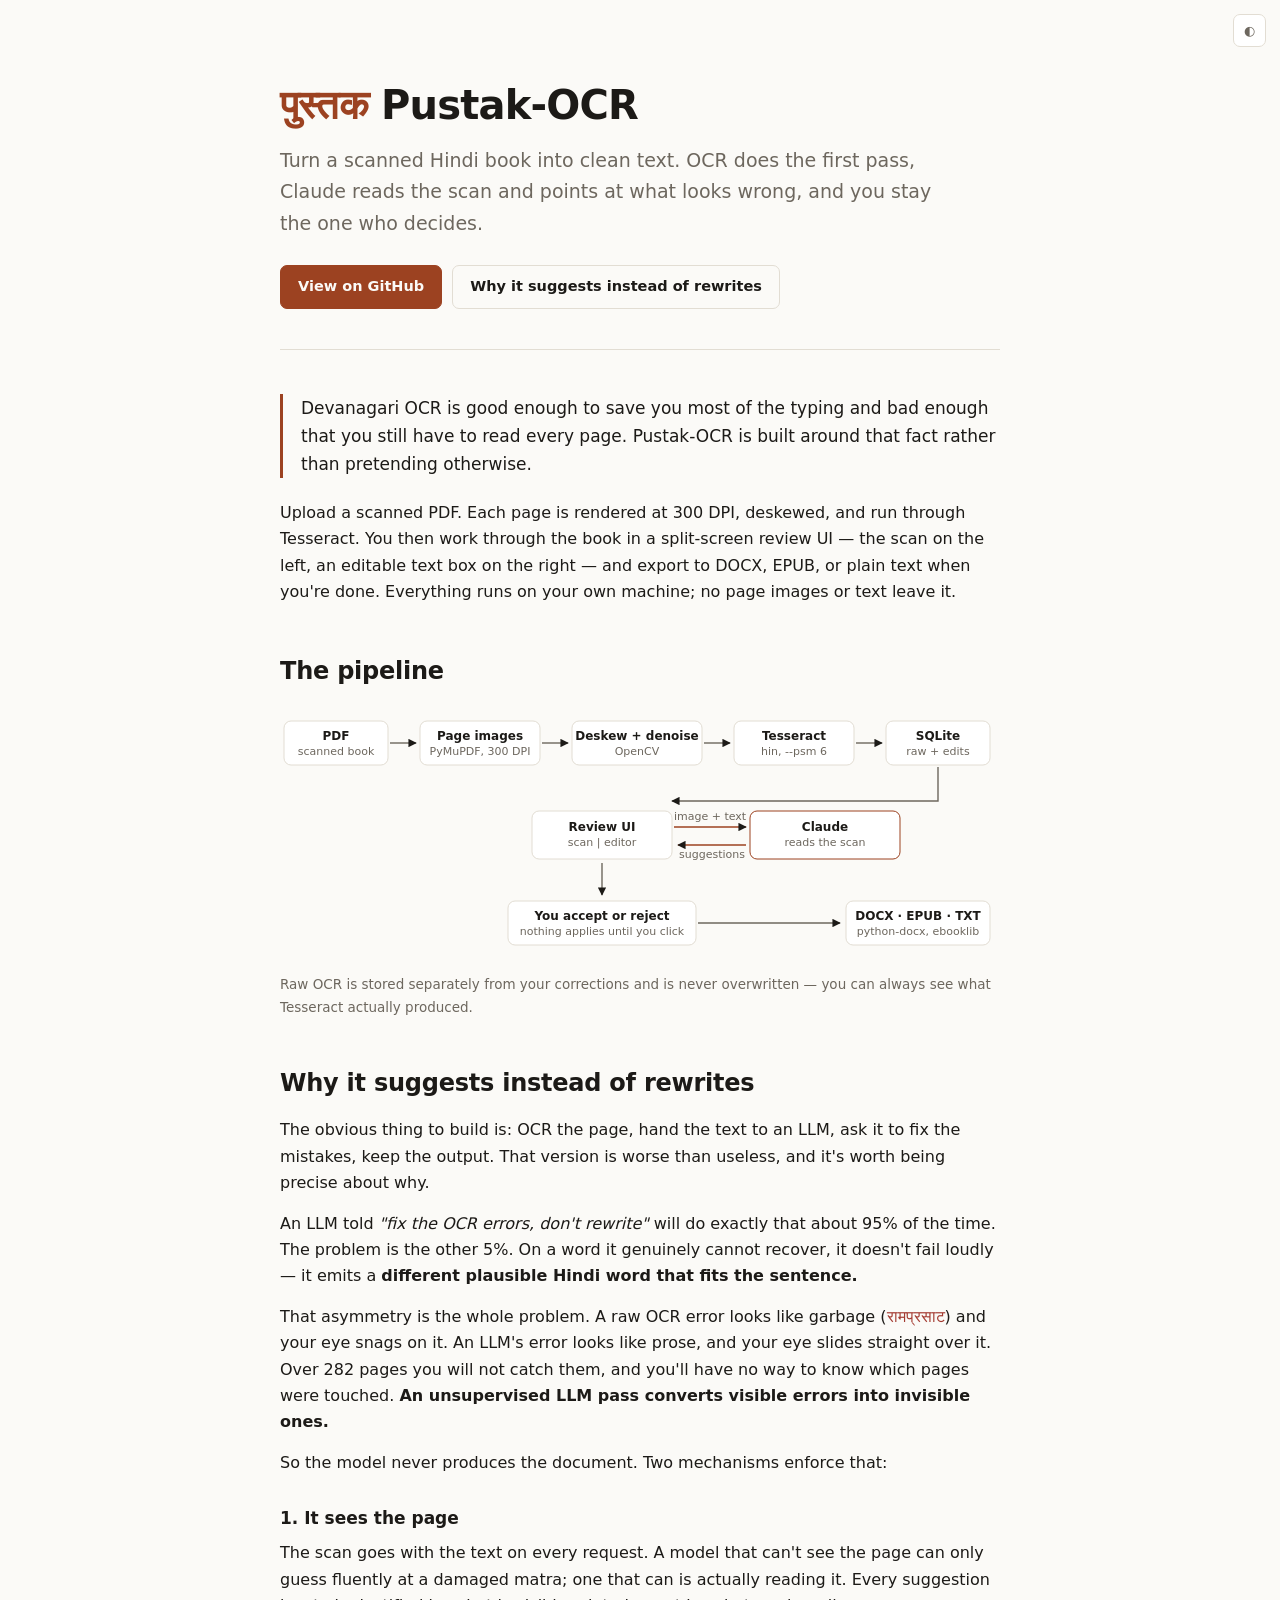
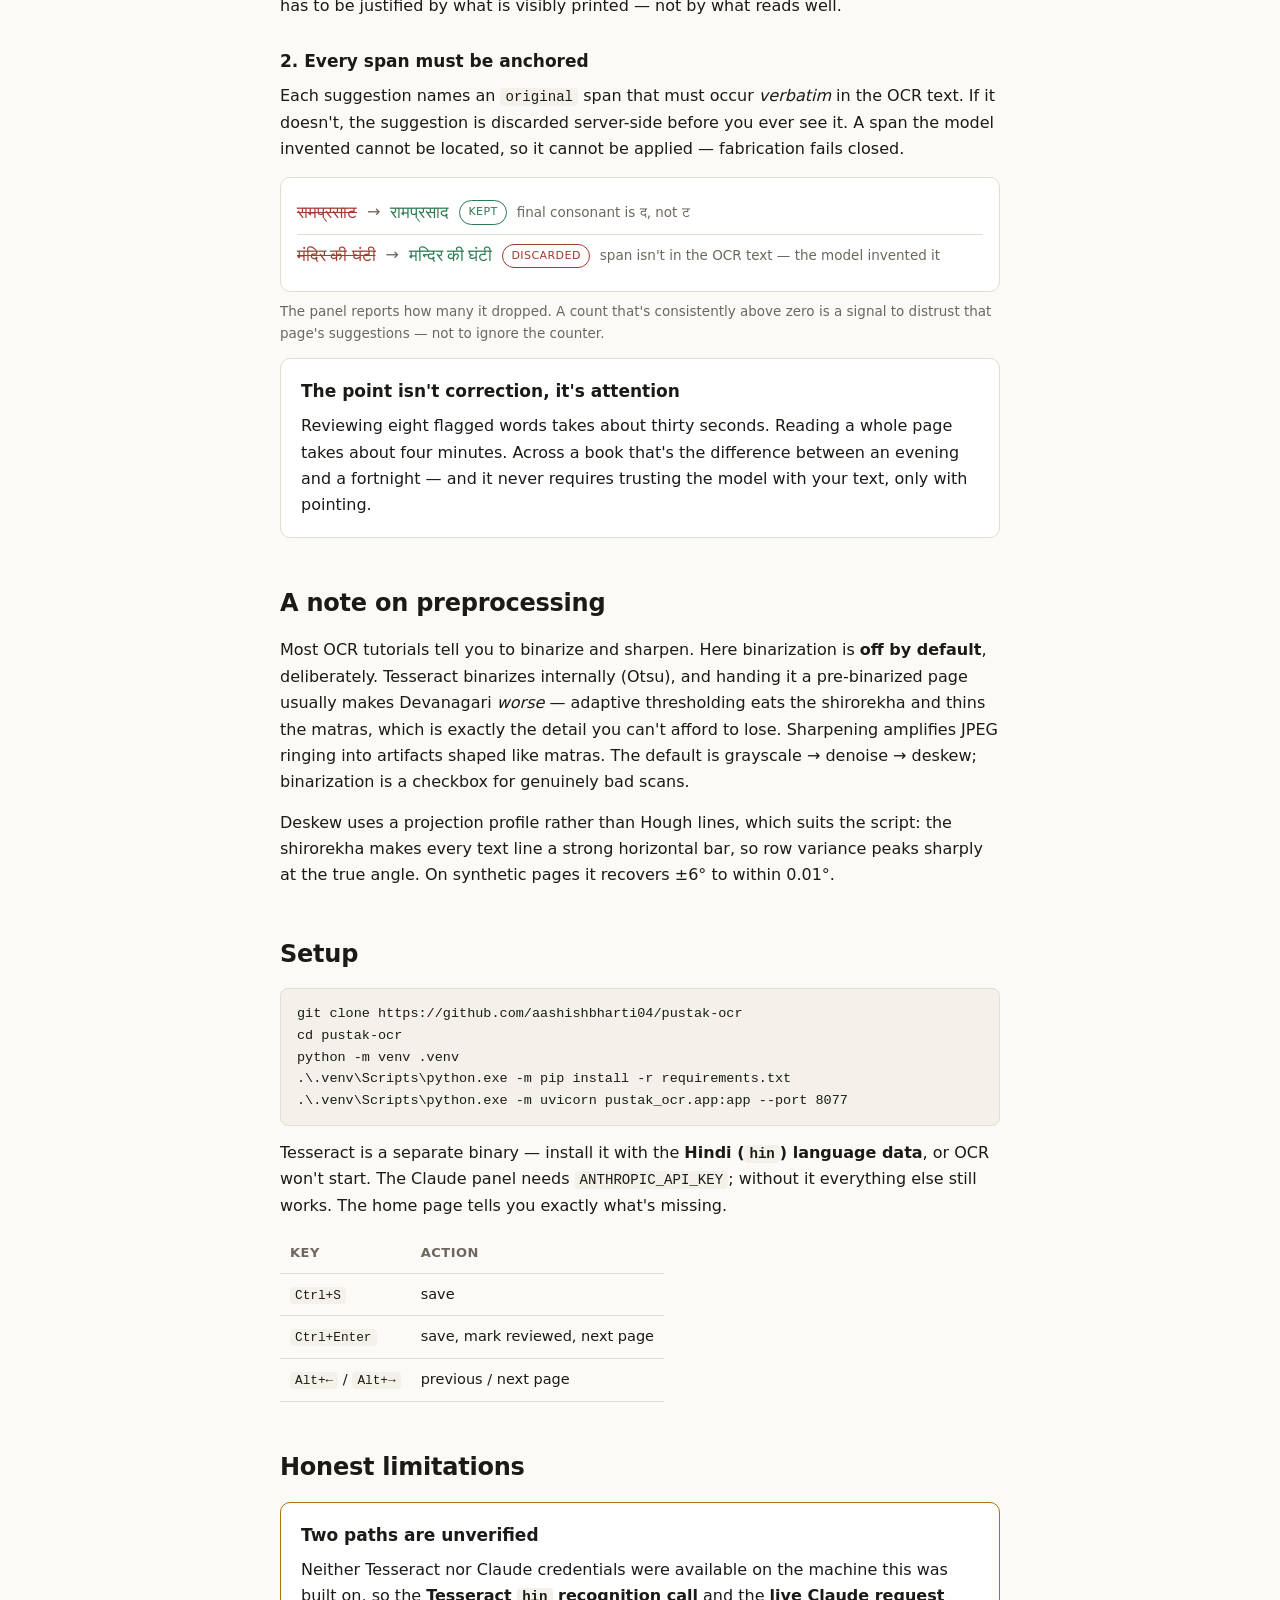
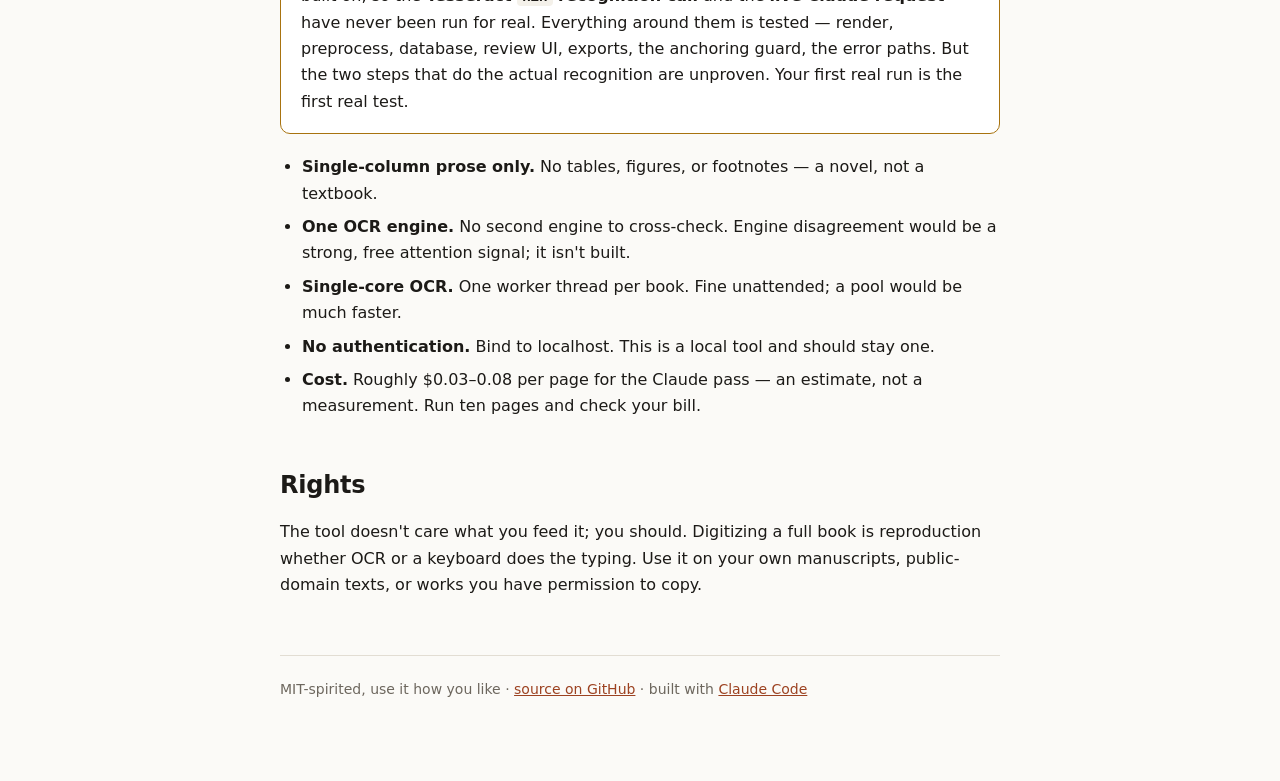
==== docs/index.html @ 91dca43d "Add project page for GitHub Pages Static single page: pipeline diagram, the suggest-don't-rewrite ra" ====
<!doctype html>
<html lang="en">
<head>
<meta charset="utf-8">
<meta name="viewport" content="width=device-width, initial-scale=1">
<title>Pustak-OCR — Devanagari book OCR with human-gated AI suggestions</title>
<meta name="description" content="Local tool for turning scanned Hindi books into clean text. Correct OCR side-by-side with the page image; Claude reads the scan and suggests span-anchored fixes you accept or reject.">
<style>
  :root {
    --bg: #fbfaf7; --panel: #fff; --line: #e2ddd3; --text: #1c1a17;
    --muted: #6d675e; --accent: #9c4221; --ok: #2f7a52; --warn: #a8730f; --err: #a33a30;
    --code-bg: #f4f1ea;
  }
  @media (prefers-color-scheme: dark) {
    :root {
      --bg: #14161a; --panel: #1b1e24; --line: #2c313b; --text: #e6e8ec;
      --muted: #969ca8; --accent: #e0834f; --ok: #62b884; --warn: #e0a33a; --err: #e06c6c;
      --code-bg: #12141a;
    }
  }
  :root[data-theme="dark"] {
    --bg: #14161a; --panel: #1b1e24; --line: #2c313b; --text: #e6e8ec;
    --muted: #969ca8; --accent: #e0834f; --ok: #62b884; --warn: #e0a33a; --err: #e06c6c;
    --code-bg: #12141a;
  }
  :root[data-theme="light"] {
    --bg: #fbfaf7; --panel: #fff; --line: #e2ddd3; --text: #1c1a17;
    --muted: #6d675e; --accent: #9c4221; --ok: #2f7a52; --warn: #a8730f; --err: #a33a30;
    --code-bg: #f4f1ea;
  }

  * { box-sizing: border-box; }
  body {
    margin: 0; background: var(--bg); color: var(--text);
    font: 16px/1.65 -apple-system, "Segoe UI", system-ui, sans-serif;
    -webkit-font-smoothing: antialiased;
  }
  .wrap { max-width: 760px; margin: 0 auto; padding: 0 20px 80px; }
  a { color: var(--accent); }
  code, pre { font-family: ui-monospace, "Cascadia Code", Consolas, monospace; }
  code { background: var(--code-bg); padding: 1px 5px; border-radius: 4px; font-size: .88em; }
  pre {
    background: var(--code-bg); border: 1px solid var(--line); border-radius: 8px;
    padding: 14px 16px; overflow-x: auto; font-size: 13.5px; line-height: 1.6;
  }
  pre code { background: none; padding: 0; font-size: inherit; }
  .dev { font-family: "Nirmala UI", "Noto Sans Devanagari", serif; }

  header { padding: 72px 0 40px; border-bottom: 1px solid var(--line); margin-bottom: 44px; }
  h1 { font-size: 40px; margin: 0 0 6px; letter-spacing: -.02em; }
  h1 .dev { color: var(--accent); }
  .tagline { font-size: 19px; color: var(--muted); margin: 0 0 26px; max-width: 56ch; }
  .cta { display: flex; gap: 10px; flex-wrap: wrap; }
  .btn {
    display: inline-block; padding: 9px 17px; border-radius: 7px; text-decoration: none;
    font-weight: 600; font-size: 14.5px; background: var(--accent); color: var(--bg);
    border: 1px solid var(--accent);
  }
  .btn.ghost { background: transparent; color: var(--text); border-color: var(--line); }

  h2 { font-size: 24px; margin: 46px 0 14px; letter-spacing: -.01em; }
  h3 { font-size: 17px; margin: 28px 0 8px; }
  p { margin: 0 0 14px; }
  ul { padding-left: 22px; margin: 0 0 14px; }
  li { margin-bottom: 7px; }
  .muted { color: var(--muted); }

  .lede {
    font-size: 17px; border-left: 3px solid var(--accent);
    padding-left: 18px; margin: 0 0 22px; color: var(--text);
  }

  figure { margin: 0 0 20px; }
  figure svg { display: block; width: 100%; height: auto; }
  figcaption { font-size: 13.5px; color: var(--muted); margin-top: 8px; }

  .callout {
    background: var(--panel); border: 1px solid var(--line);
    border-radius: 10px; padding: 18px 20px; margin: 0 0 20px;
  }
  .callout.warn { border-color: var(--warn); }
  .callout h3 { margin-top: 0; }

  table { width: 100%; border-collapse: collapse; margin: 0 0 18px; font-size: 14.5px; display: block; overflow-x: auto; }
  th, td { text-align: left; padding: 9px 10px; border-bottom: 1px solid var(--line); vertical-align: top; }
  th { color: var(--muted); font-weight: 600; font-size: 13px; text-transform: uppercase; letter-spacing: .04em; }

  .sugg-demo {
    background: var(--panel); border: 1px solid var(--line); border-radius: 10px;
    padding: 14px 16px; margin: 0 0 8px;
  }
  .sugg-row { display: flex; align-items: center; gap: 10px; flex-wrap: wrap; padding: 7px 0; }
  .sugg-row + .sugg-row { border-top: 1px solid var(--line); }
  .was { color: var(--err); text-decoration: line-through; font-size: 17px; }
  .now { color: var(--ok); font-size: 17px; }
  .arrow { color: var(--muted); }
  .pill {
    font-size: 11px; padding: 2px 8px; border-radius: 20px; border: 1px solid var(--line);
    color: var(--muted); text-transform: uppercase; letter-spacing: .04em;
  }
  .pill.high { border-color: var(--ok); color: var(--ok); }
  .pill.killed { border-color: var(--err); color: var(--err); }
  .reason { font-size: 13.5px; color: var(--muted); }

  footer {
    margin-top: 56px; padding-top: 22px; border-top: 1px solid var(--line);
    font-size: 14px; color: var(--muted);
  }
  .theme-toggle {
    position: fixed; top: 14px; right: 14px; background: var(--panel);
    border: 1px solid var(--line); color: var(--muted); border-radius: 7px;
    padding: 5px 10px; font: inherit; font-size: 13px; cursor: pointer;
  }
  @media (max-width: 600px) {
    h1 { font-size: 31px; } .tagline { font-size: 17px; } header { padding-top: 48px; }
  }
</style>
</head>
<body>
<button class="theme-toggle" id="theme">◐</button>

<div class="wrap">
<header>
  <h1><span class="dev">पुस्तक</span> Pustak-OCR</h1>
  <p class="tagline">
    Turn a scanned Hindi book into clean text. OCR does the first pass, Claude reads the
    scan and points at what looks wrong, and you stay the one who decides.
  </p>
  <div class="cta">
    <a class="btn" href="https://github.com/aashishbharti04/pustak-ocr">View on GitHub</a>
    <a class="btn ghost" href="#design">Why it suggests instead of rewrites</a>
  </div>
</header>

<p class="lede">
  Devanagari OCR is good enough to save you most of the typing and bad enough that you
  still have to read every page. Pustak-OCR is built around that fact rather than
  pretending otherwise.
</p>

<p>
  Upload a scanned PDF. Each page is rendered at 300 DPI, deskewed, and run through
  Tesseract. You then work through the book in a split-screen review UI — the scan on the
  left, an editable text box on the right — and export to DOCX, EPUB, or plain text when
  you're done. Everything runs on your own machine; no page images or text leave it.
</p>

<h2>The pipeline</h2>

<figure>
<svg viewBox="0 0 720 260" xmlns="http://www.w3.org/2000/svg" role="img"
     aria-label="Pipeline: PDF renders to page images, which are deskewed and denoised, then OCR'd by Tesseract into SQLite. The review UI reads from SQLite and sends the page image plus OCR text to Claude, which returns span suggestions the human accepts or rejects. Export produces DOCX, EPUB, or TXT.">
  <defs>
    <marker id="a" viewBox="0 0 10 10" refX="9" refY="5" markerWidth="6" markerHeight="6" orient="auto">
      <path d="M0 0 L10 5 L0 10 z" fill="currentColor"/>
    </marker>
    <style>
      .bx { fill: var(--panel); stroke: var(--line); }
      .ln { stroke: var(--muted); stroke-width: 1.4; fill: none; marker-end: url(#a); color: var(--muted); }
      .tx { fill: var(--text); font: 600 12px system-ui, sans-serif; }
      .sb { fill: var(--muted); font: 11px system-ui, sans-serif; }
      .ac { stroke: var(--accent); color: var(--accent); }
      .acbx { fill: var(--panel); stroke: var(--accent); }
    </style>
  </defs>

  <rect class="bx" x="4"   y="16" width="104" height="44" rx="7"/>
  <text class="tx" x="56"  y="35" text-anchor="middle">PDF</text>
  <text class="sb" x="56"  y="50" text-anchor="middle">scanned book</text>

  <rect class="bx" x="140" y="16" width="120" height="44" rx="7"/>
  <text class="tx" x="200" y="35" text-anchor="middle">Page images</text>
  <text class="sb" x="200" y="50" text-anchor="middle">PyMuPDF, 300 DPI</text>

  <rect class="bx" x="292" y="16" width="130" height="44" rx="7"/>
  <text class="tx" x="357" y="35" text-anchor="middle">Deskew + denoise</text>
  <text class="sb" x="357" y="50" text-anchor="middle">OpenCV</text>

  <rect class="bx" x="454" y="16" width="120" height="44" rx="7"/>
  <text class="tx" x="514" y="35" text-anchor="middle">Tesseract</text>
  <text class="sb" x="514" y="50" text-anchor="middle">hin, --psm 6</text>

  <rect class="bx" x="606" y="16" width="104" height="44" rx="7"/>
  <text class="tx" x="658" y="35" text-anchor="middle">SQLite</text>
  <text class="sb" x="658" y="50" text-anchor="middle">raw + edits</text>

  <line class="ln" x1="110" y1="38" x2="136" y2="38"/>
  <line class="ln" x1="262" y1="38" x2="288" y2="38"/>
  <line class="ln" x1="424" y1="38" x2="450" y2="38"/>
  <line class="ln" x1="576" y1="38" x2="602" y2="38"/>

  <path class="ln" d="M658 62 L658 96 L392 96"/>

  <rect class="bx" x="252" y="106" width="140" height="48" rx="7"/>
  <text class="tx" x="322" y="126" text-anchor="middle">Review UI</text>
  <text class="sb" x="322" y="141" text-anchor="middle">scan | editor</text>

  <rect class="acbx" x="470" y="106" width="150" height="48" rx="7"/>
  <text class="tx" x="545" y="126" text-anchor="middle">Claude</text>
  <text class="sb" x="545" y="141" text-anchor="middle">reads the scan</text>

  <path class="ln ac" d="M394 122 L466 122"/>
  <text class="sb" x="430" y="115" text-anchor="middle" fill="currentColor">image + text</text>
  <path class="ln ac" d="M466 140 L398 140"/>
  <text class="sb" x="432" y="153" text-anchor="middle">suggestions</text>

  <path class="ln" d="M322 158 L322 190"/>
  <rect class="bx" x="228" y="196" width="188" height="44" rx="7"/>
  <text class="tx" x="322" y="215" text-anchor="middle">You accept or reject</text>
  <text class="sb" x="322" y="230" text-anchor="middle">nothing applies until you click</text>

  <path class="ln" d="M418 218 L560 218"/>
  <rect class="bx" x="566" y="196" width="144" height="44" rx="7"/>
  <text class="tx" x="638" y="215" text-anchor="middle">DOCX · EPUB · TXT</text>
  <text class="sb" x="638" y="230" text-anchor="middle">python-docx, ebooklib</text>
</svg>
<figcaption>
  Raw OCR is stored separately from your corrections and is never overwritten — you can
  always see what Tesseract actually produced.
</figcaption>
</figure>

<h2 id="design">Why it suggests instead of rewrites</h2>

<p>
  The obvious thing to build is: OCR the page, hand the text to an LLM, ask it to fix the
  mistakes, keep the output. That version is worse than useless, and it's worth being
  precise about why.
</p>

<p>
  An LLM told <em>"fix the OCR errors, don't rewrite"</em> will do exactly that about 95%
  of the time. The problem is the other 5%. On a word it genuinely cannot recover, it
  doesn't fail loudly — it emits a <strong>different plausible Hindi word that fits the
  sentence.</strong>
</p>

<p>
  That asymmetry is the whole problem. A raw OCR error looks like garbage
  (<span class="dev" style="color:var(--err)">रामप्रसाट</span>) and your eye snags on it. An
  LLM's error looks like prose, and your eye slides straight over it. Over 282 pages you
  will not catch them, and you'll have no way to know which pages were touched.
  <strong>An unsupervised LLM pass converts visible errors into invisible ones.</strong>
</p>

<p>So the model never produces the document. Two mechanisms enforce that:</p>

<h3>1. It sees the page</h3>
<p>
  The scan goes with the text on every request. A model that can't see the page can only
  guess fluently at a damaged matra; one that can is actually reading it. Every suggestion
  has to be justified by what is visibly printed — not by what reads well.
</p>

<h3>2. Every span must be anchored</h3>
<p>
  Each suggestion names an <code>original</code> span that must occur <em>verbatim</em> in
  the OCR text. If it doesn't, the suggestion is discarded server-side before you ever see
  it. A span the model invented cannot be located, so it cannot be applied — fabrication
  fails closed.
</p>

<div class="sugg-demo">
  <div class="sugg-row">
    <span class="was dev">रामप्रसाट</span><span class="arrow">→</span><span class="now dev">रामप्रसाद</span>
    <span class="pill high">kept</span>
    <span class="reason">final consonant is <span class="dev">द</span>, not <span class="dev">ट</span></span>
  </div>
  <div class="sugg-row">
    <span class="was dev">मंदिर की घंटी</span><span class="arrow">→</span><span class="now dev">मन्दिर की घंटी</span>
    <span class="pill killed">discarded</span>
    <span class="reason">span isn't in the OCR text — the model invented it</span>
  </div>
</div>
<p class="muted" style="font-size:13.5px">
  The panel reports how many it dropped. A count that's consistently above zero is a
  signal to distrust that page's suggestions — not to ignore the counter.
</p>

<div class="callout">
  <h3>The point isn't correction, it's attention</h3>
  <p style="margin:0">
    Reviewing eight flagged words takes about thirty seconds. Reading a whole page takes
    about four minutes. Across a book that's the difference between an evening and a
    fortnight — and it never requires trusting the model with your text, only with
    pointing.
  </p>
</div>

<h2>A note on preprocessing</h2>
<p>
  Most OCR tutorials tell you to binarize and sharpen. Here binarization is
  <strong>off by default</strong>, deliberately. Tesseract binarizes internally (Otsu), and
  handing it a pre-binarized page usually makes Devanagari <em>worse</em> — adaptive
  thresholding eats the shirorekha and thins the matras, which is exactly the detail you
  can't afford to lose. Sharpening amplifies JPEG ringing into artifacts shaped like
  matras. The default is grayscale → denoise → deskew; binarization is a checkbox for
  genuinely bad scans.
</p>
<p>
  Deskew uses a projection profile rather than Hough lines, which suits the script: the
  shirorekha makes every text line a strong horizontal bar, so row variance peaks sharply
  at the true angle. On synthetic pages it recovers ±6° to within 0.01°.
</p>

<h2>Setup</h2>
<pre><code>git clone https://github.com/aashishbharti04/pustak-ocr
cd pustak-ocr
python -m venv .venv
.\.venv\Scripts\python.exe -m pip install -r requirements.txt
.\.venv\Scripts\python.exe -m uvicorn pustak_ocr.app:app --port 8077</code></pre>

<p>
  Tesseract is a separate binary — install it with the <strong>Hindi (<code>hin</code>)
  language data</strong>, or OCR won't start. The Claude panel needs
  <code>ANTHROPIC_API_KEY</code>; without it everything else still works. The home page
  tells you exactly what's missing.
</p>

<table>
  <thead><tr><th>Key</th><th>Action</th></tr></thead>
  <tbody>
    <tr><td><code>Ctrl+S</code></td><td>save</td></tr>
    <tr><td><code>Ctrl+Enter</code></td><td>save, mark reviewed, next page</td></tr>
    <tr><td><code>Alt+←</code> / <code>Alt+→</code></td><td>previous / next page</td></tr>
  </tbody>
</table>

<h2>Honest limitations</h2>

<div class="callout warn">
  <h3>Two paths are unverified</h3>
  <p style="margin:0">
    Neither Tesseract nor Claude credentials were available on the machine this was built
    on, so the <strong>Tesseract <code>hin</code> recognition call</strong> and the
    <strong>live Claude request</strong> have never been run for real. Everything around
    them is tested — render, preprocess, database, review UI, exports, the anchoring
    guard, the error paths. But the two steps that do the actual recognition are unproven.
    Your first real run is the first real test.
  </p>
</div>

<ul>
  <li><strong>Single-column prose only.</strong> No tables, figures, or footnotes — a novel, not a textbook.</li>
  <li><strong>One OCR engine.</strong> No second engine to cross-check. Engine disagreement would be a strong, free attention signal; it isn't built.</li>
  <li><strong>Single-core OCR.</strong> One worker thread per book. Fine unattended; a pool would be much faster.</li>
  <li><strong>No authentication.</strong> Bind to localhost. This is a local tool and should stay one.</li>
  <li><strong>Cost.</strong> Roughly $0.03–0.08 per page for the Claude pass — an estimate, not a measurement. Run ten pages and check your bill.</li>
</ul>

<h2>Rights</h2>
<p>
  The tool doesn't care what you feed it; you should. Digitizing a full book is
  reproduction whether OCR or a keyboard does the typing. Use it on your own manuscripts,
  public-domain texts, or works you have permission to copy.
</p>

<footer>
  <p style="margin:0">
    MIT-spirited, use it how you like ·
    <a href="https://github.com/aashishbharti04/pustak-ocr">source on GitHub</a> ·
    built with <a href="https://claude.com/claude-code">Claude Code</a>
  </p>
</footer>
</div>

<script>
  const root = document.documentElement;
  const btn = document.getElementById('theme');
  btn.addEventListener('click', () => {
    const dark = matchMedia('(prefers-color-scheme: dark)').matches;
    const now = root.dataset.theme || (dark ? 'dark' : 'light');
    root.dataset.theme = now === 'dark' ? 'light' : 'dark';
  });
</script>
</body>
</html>
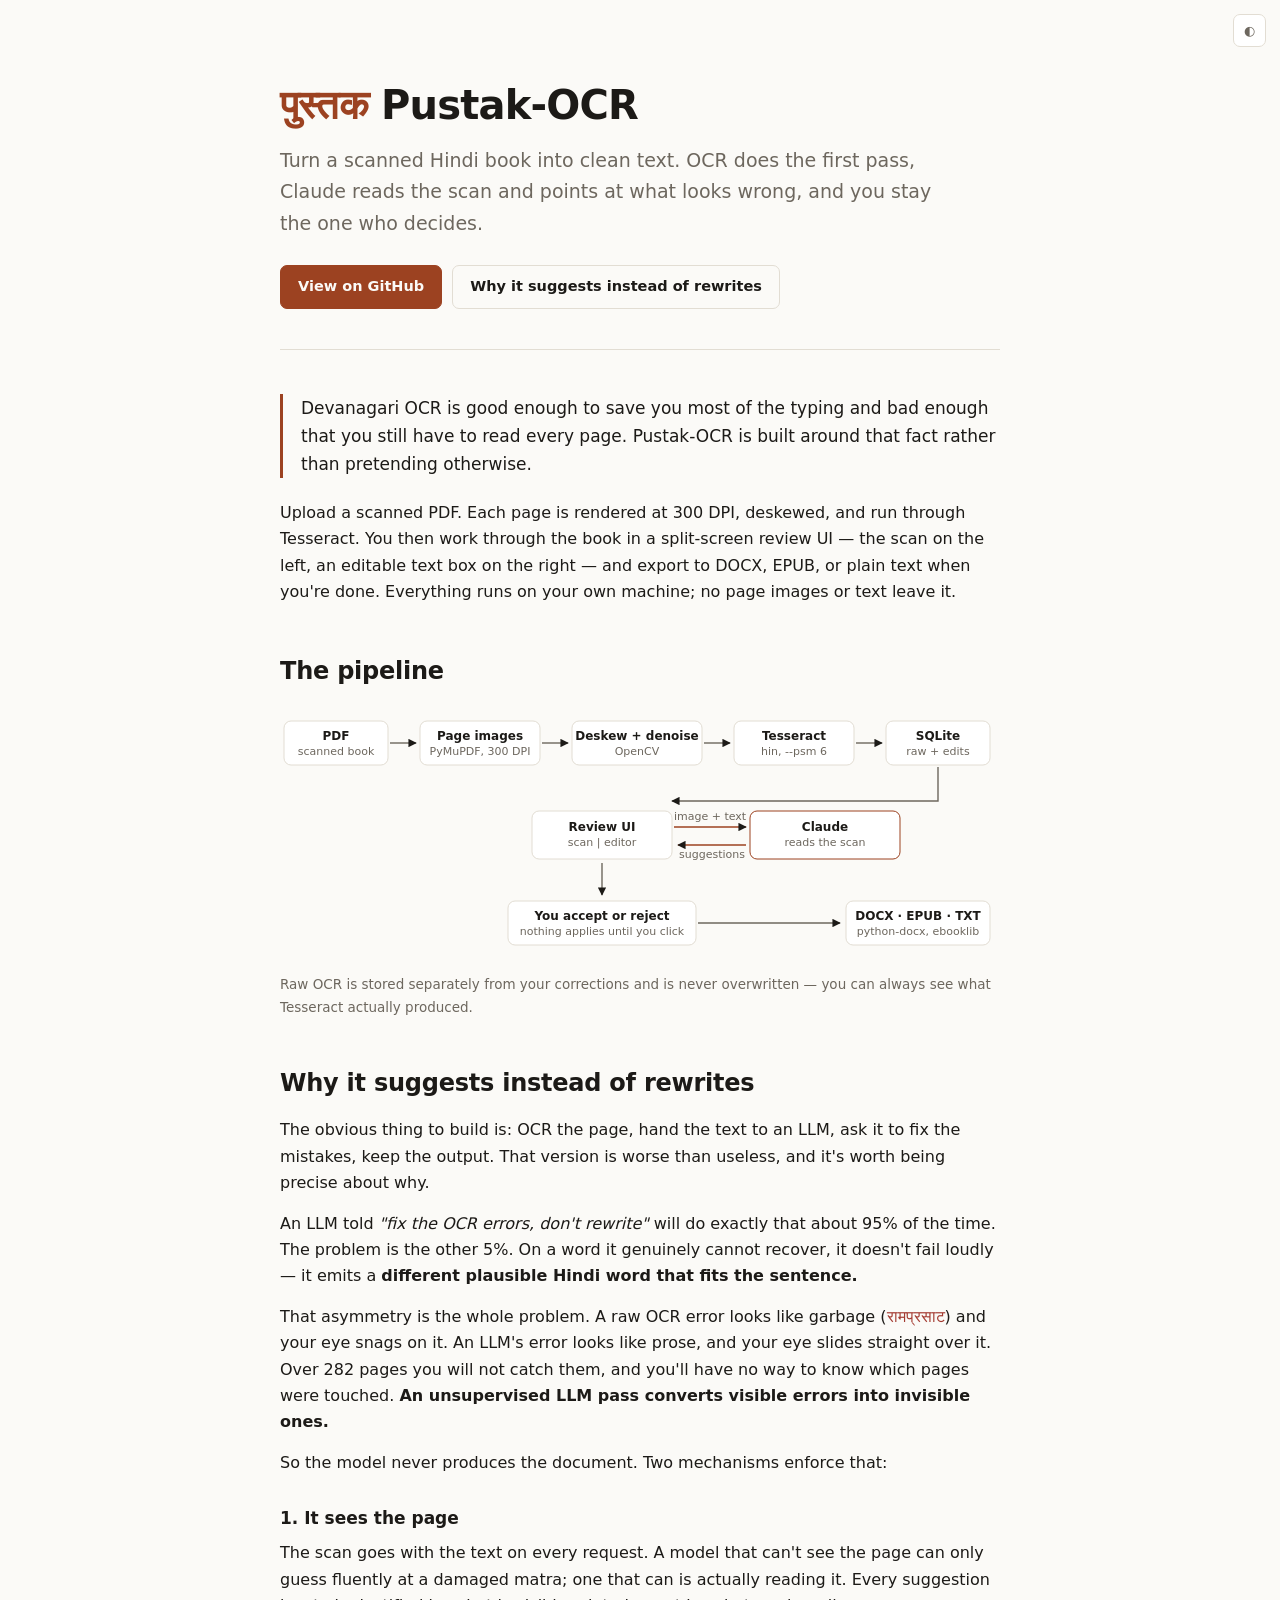
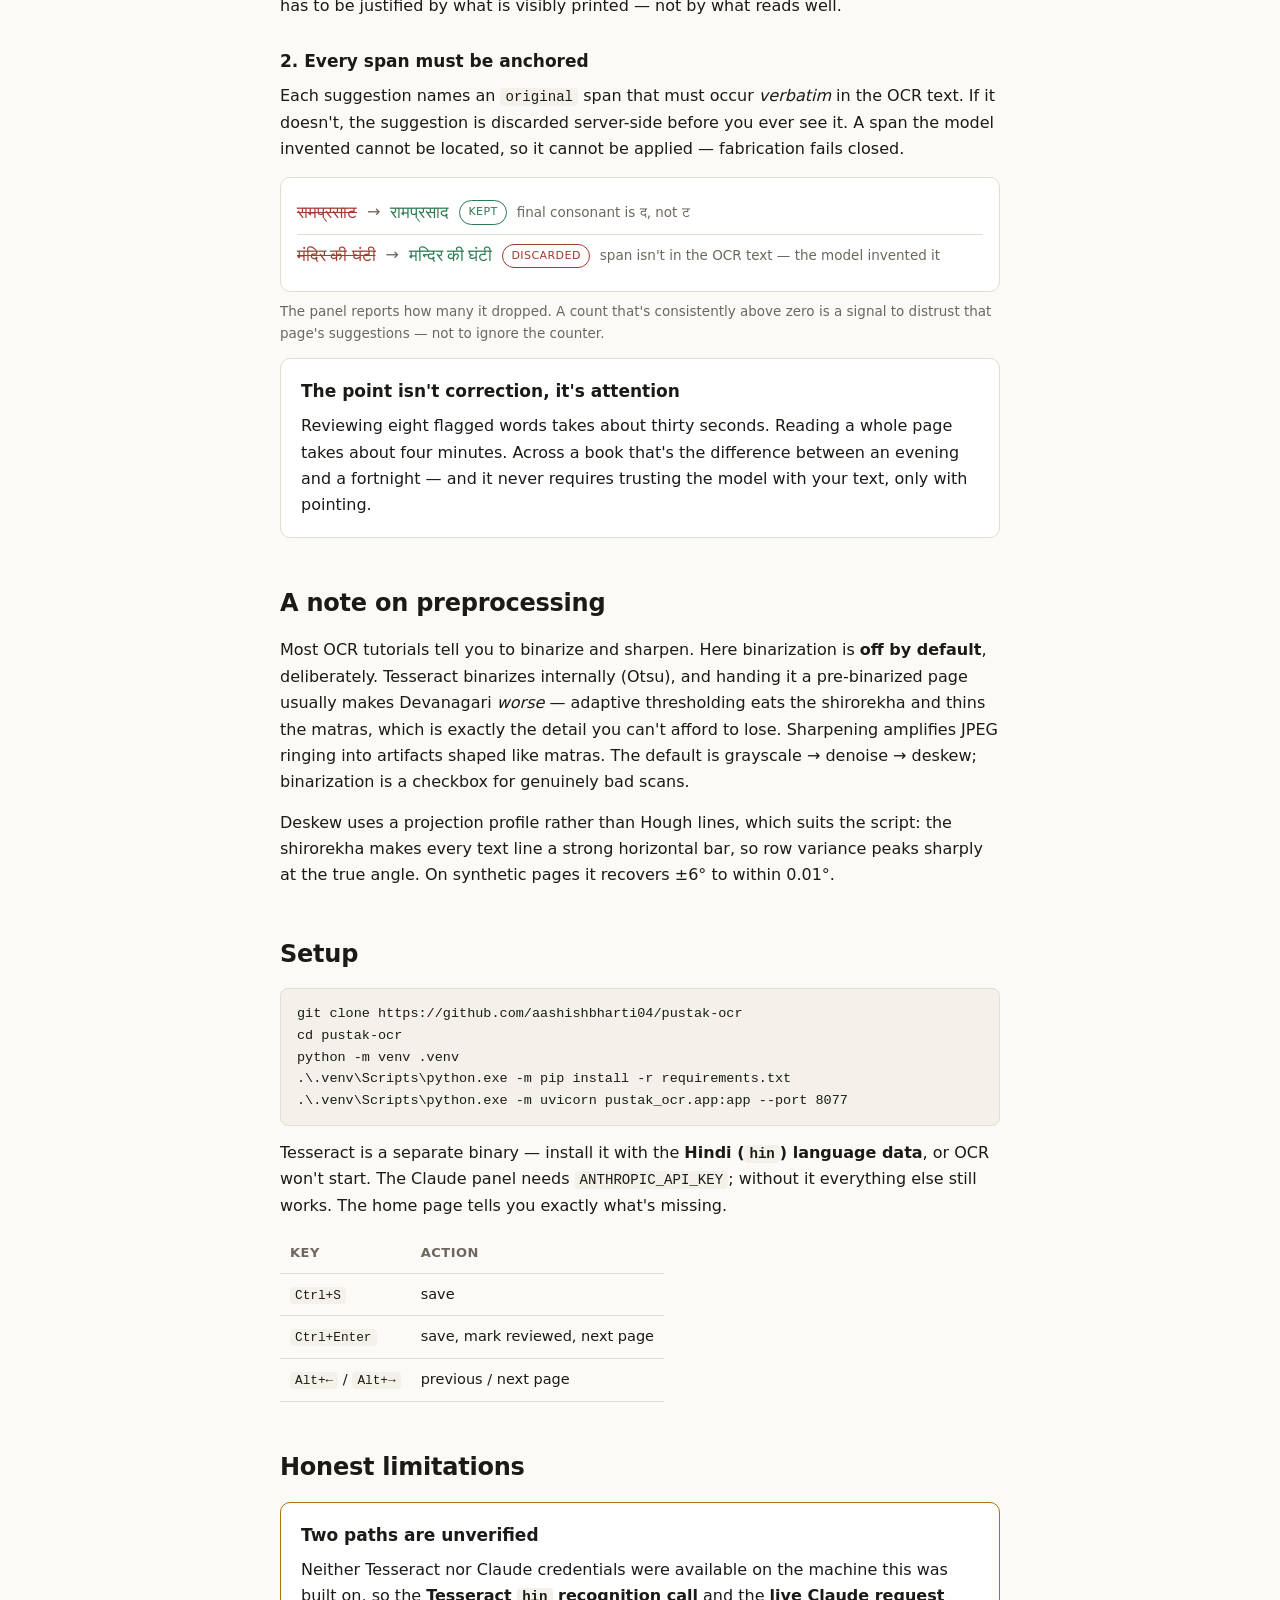
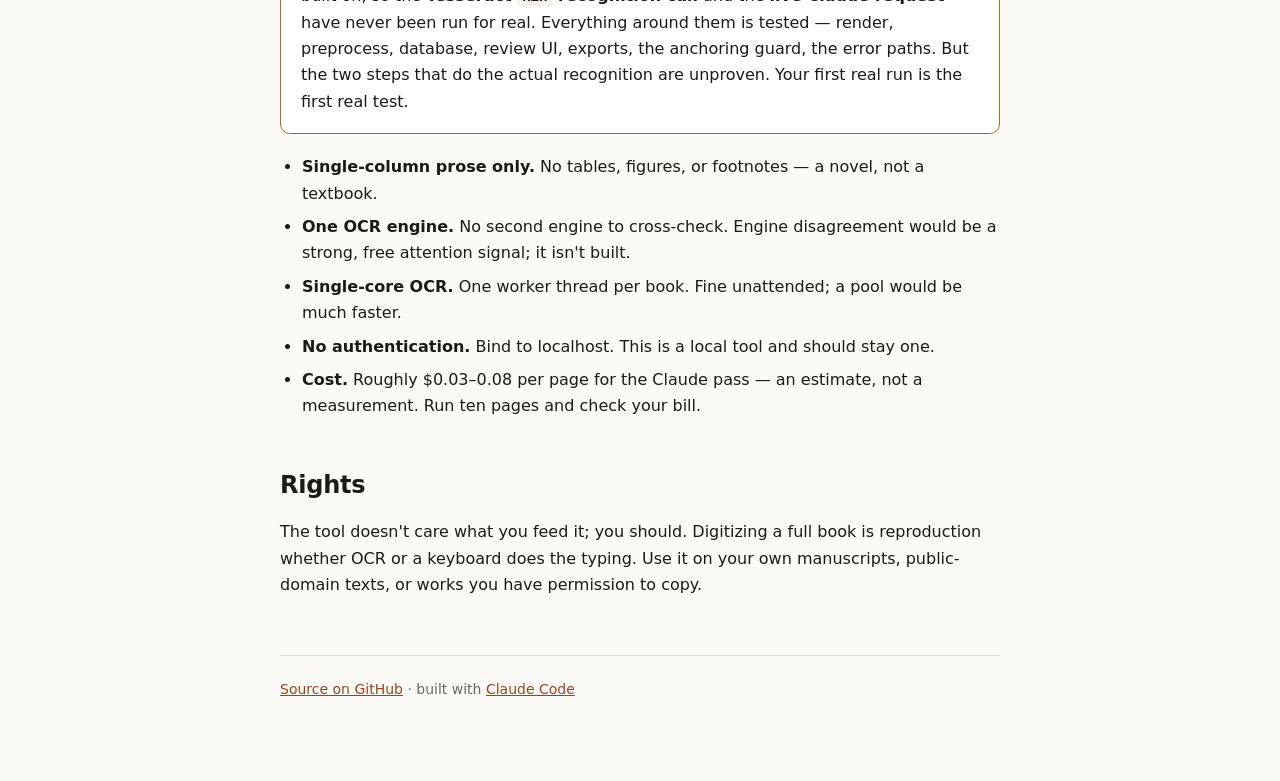
==== commit 6fe2b6ea: "Link project page from README; drop unbacked license claim The footer said 'MIT-spirited' with no LI" ====
--- a/docs/index.html
+++ b/docs/index.html
@@ -357,8 +357,7 @@
 
 <footer>
   <p style="margin:0">
-    MIT-spirited, use it how you like ·
-    <a href="https://github.com/aashishbharti04/pustak-ocr">source on GitHub</a> ·
+    <a href="https://github.com/aashishbharti04/pustak-ocr">Source on GitHub</a> ·
     built with <a href="https://claude.com/claude-code">Claude Code</a>
   </p>
 </footer>
